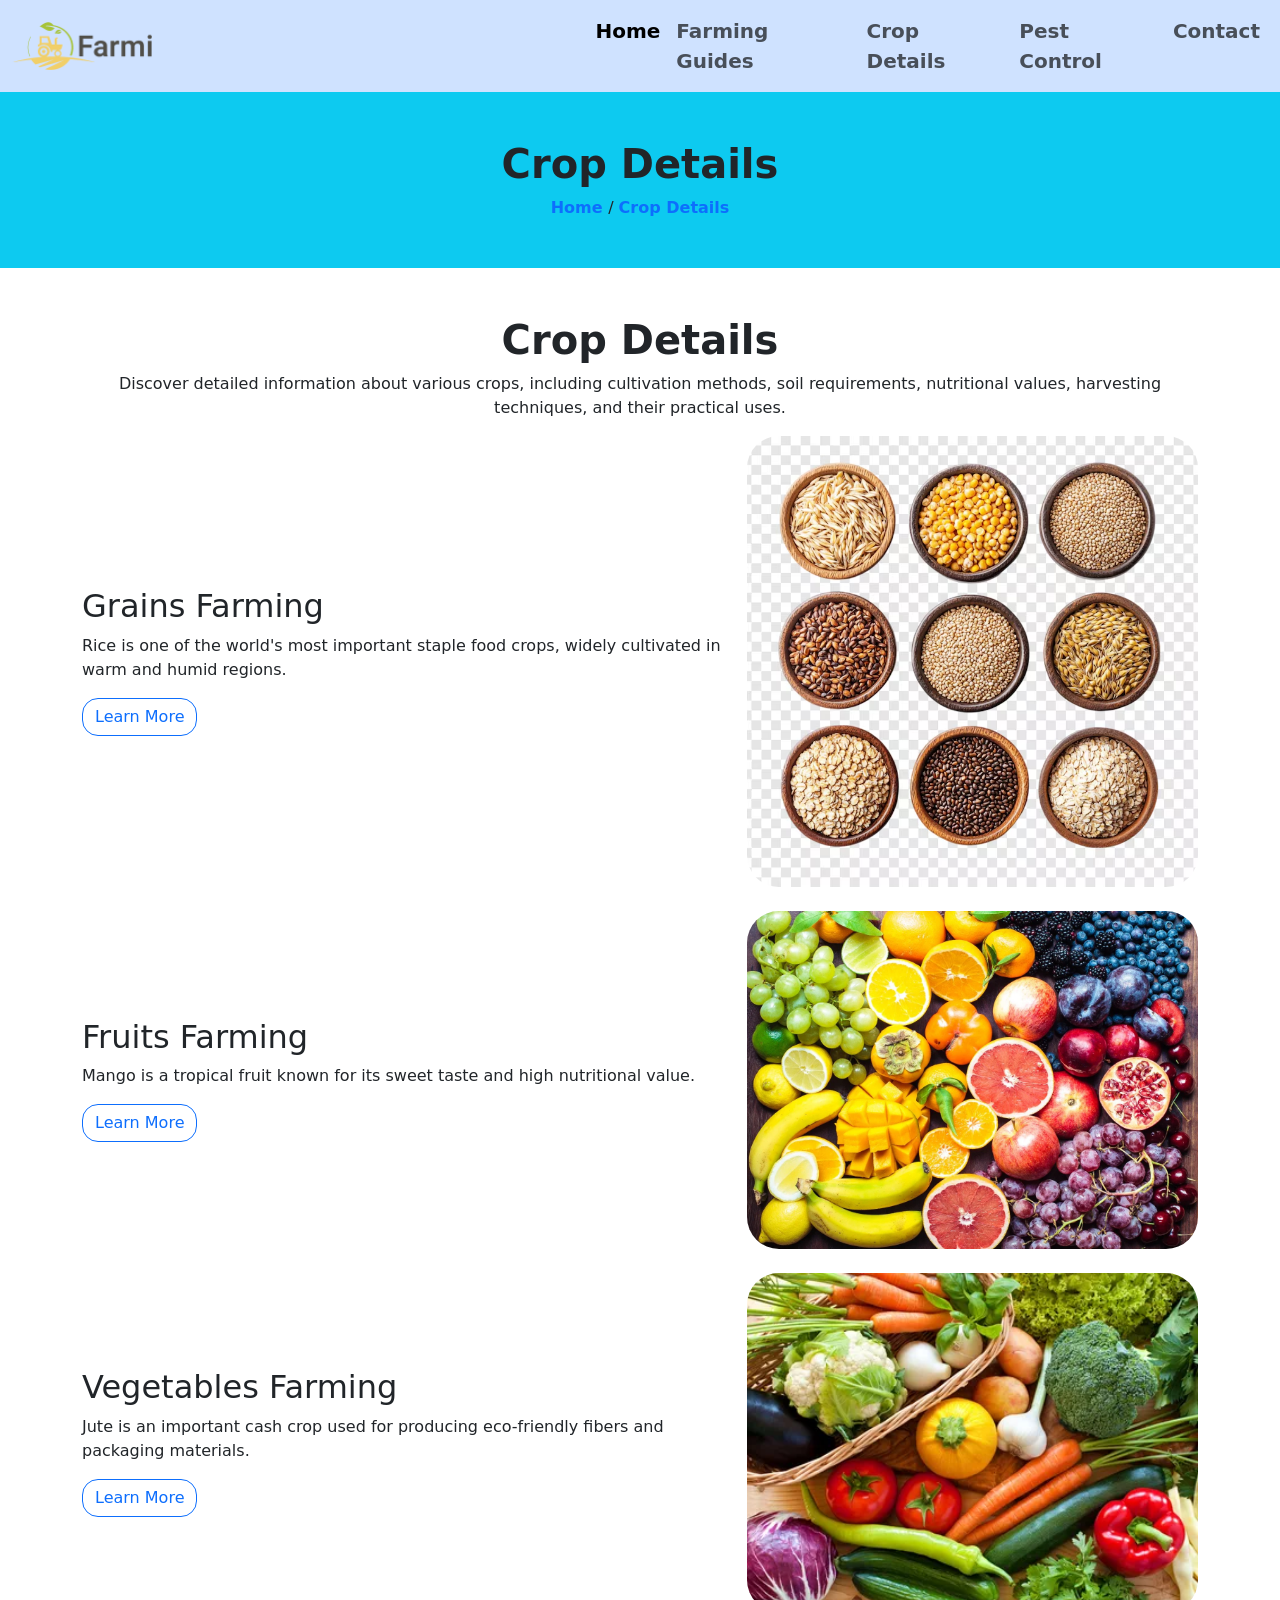
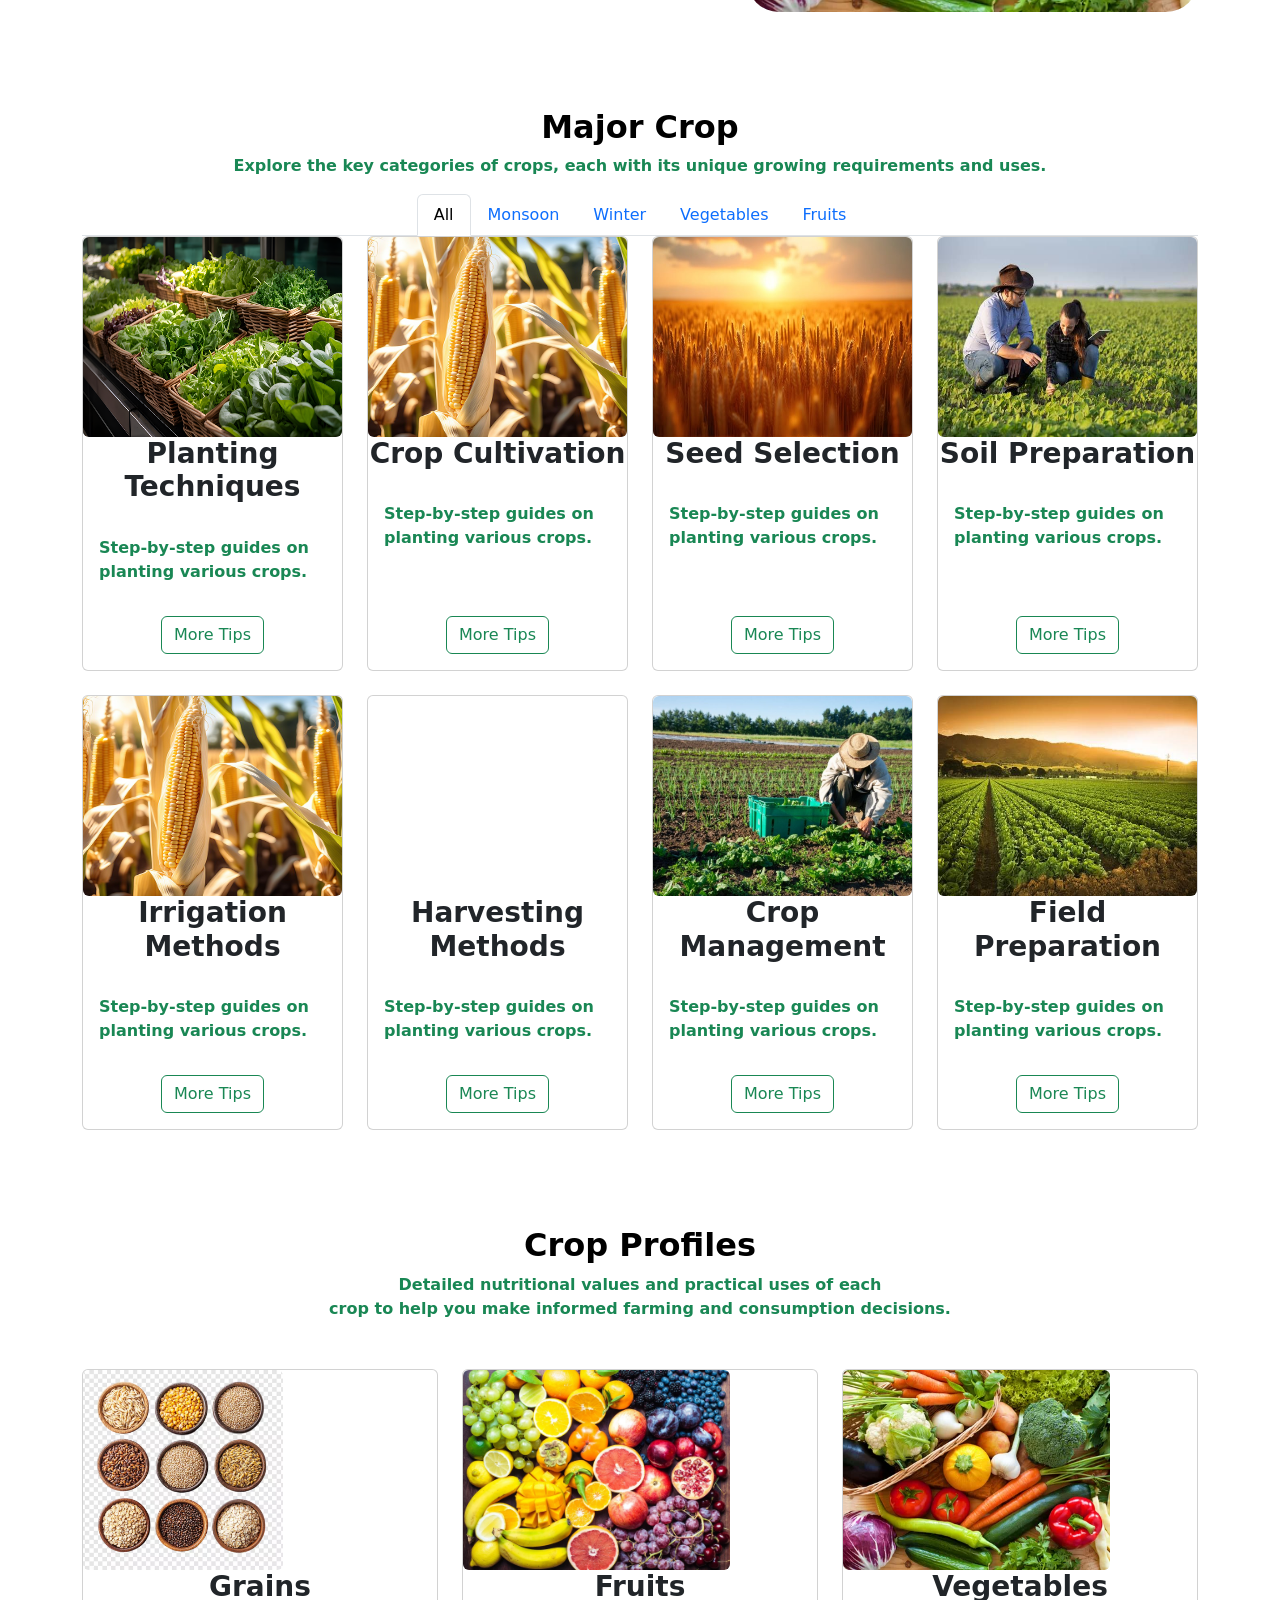
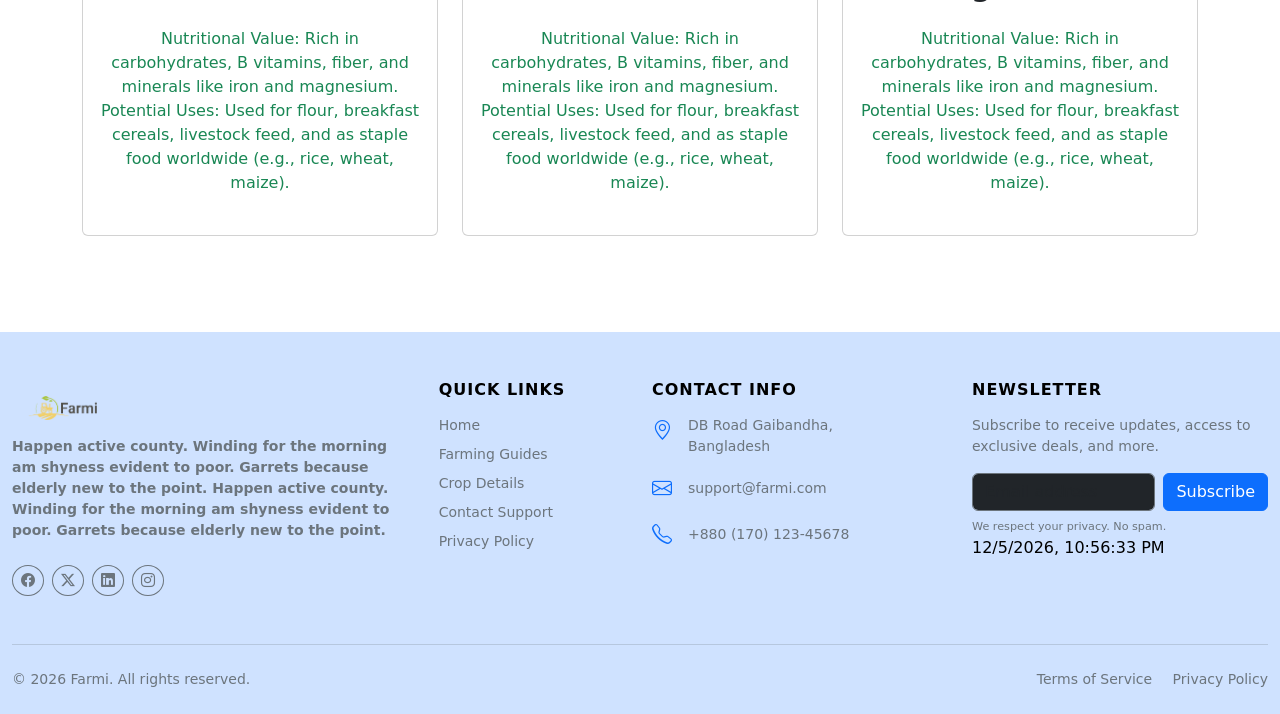
==== crop.html @ 02b333a4 "first commit" ====
<!doctype html>
<html lang="en">
    <head>
        <meta charset="utf-8">
        <meta name="viewport" content="width=device-width, initial-scale=1">
        <title>Agriculture</title>
        <link
            href="https://cdn.jsdelivr.net/npm/bootstrap@5.3.3/dist/css/bootstrap.min.css"
            rel="stylesheet"
            integrity="sha384-QWTKZyjpPEjISv5WaRU9OFeRpok6YctnYmDr5pNlyT2bRjXh0JMhjY6hW+ALEwIH"
            crossorigin="anonymous">
        <link rel="stylesheet"
            href="https://cdn.jsdelivr.net/npm/bootstrap-icons@1.11.3/font/bootstrap-icons.min.css">
        <link rel="stylesheet" href="assets/css/style.css">
    </head>
    <body>
        <header id="header-section" class="bg-primary-subtle">
            <div class="container-fluid p-0">
                <nav class="navbar navbar-expand-lg">
                    <div class="container-fluid">
                        <a class="navbar-brand" href="#"><img
                                src="assets/img/logo.png" alt class="w-25"></a>
                        <button class="navbar-toggler" type="button"
                            data-bs-toggle="collapse"
                            data-bs-target="#navbarNav"
                            aria-controls="navbarNav" aria-expanded="false"
                            aria-label="Toggle navigation">
                            <span class="navbar-toggler-icon"></span>
                        </button>
                        <div class="collapse navbar-collapse" id="navbarNav">
                            <ul class="navbar-nav ms-auto">
                                <li class="nav-item">
                                    <a class="nav-link active fs-5 fw-bold"
                                        aria-current="page"
                                        href="index.html">Home</a>
                                </li>
                                <li class="nav-item">
                                    <a class="nav-link fs-5 fw-bold"
                                        href="farming.html">Farming Guides</a>
                                </li>
                                <li class="nav-item">
                                    <a class="nav-link fs-5 fw-bold"
                                        href="crop.html">Crop Details</a>
                                </li>
                                <li class="nav-item">
                                    <a class="nav-link fs-5 fw-bold"
                                        href="pest.html">Pest Control</a>
                                </li>
                                <li class="nav-item">
                                    <a class="nav-link fs-5 fw-bold"
                                        href="contact.html">Contact</a>
                                </li>
                            </ul>
                        </div>
                    </div>
                </nav>
            </div>
        </header>

        <section id="breadcrumb"
            class="py-5 bg-info d-flex justify-content-center">
            <div class="text-center">
                <h2 class="fs-1 fw-bold">Crop Details </h2>
                <a href class="text-decoration-none fw-bold">Home </a><span> /
                </span><a href class="text-decoration-none fw-bold">Crop Details </a>
            </div>
        </section>

        <!-- crop section  -->
        <section id="crop" class="py-5">
            <div class="container">

                <div class=" title-text text-center">
                    <h2 class="fs-1 fw-bold">Crop Details</h2>
                    <p>Discover detailed information about various crops,
                        including cultivation methods, soil requirements,
                        nutritional values, harvesting techniques, and their
                        practical uses.</p>
                </div>
                <div class="row align-items-center gy-4">
                    <div class="col-md-7">
                        <div class>
                            <h2 class="fw">Grains Farming</h2>
                            <p>Rice is one of the world's most important staple
                                food crops, widely cultivated in warm and humid
                                regions.</p>
                            <button
                                class="btn btn-outline-primary rounded-4">Learn
                                More</button>
                        </div>
                    </div>

                    <div class="col-md-5">
                        <img src="assets/img/Grains.avif" alt
                            class="w-100 rounded-5">
                    </div>

                    <div class="col-md-7">
                        <div class>
                            <h2 class="fw">Fruits Farming</h2>
                            <p>Mango is a tropical fruit known for its sweet
                                taste and high nutritional value.</p>
                            <button
                                class="btn btn-outline-primary rounded-4">Learn
                                More</button>
                        </div>
                    </div>

                    <div class="col-md-5">
                        <img src="assets/img/Fruits.webp" alt
                            class="w-100 rounded-5">
                    </div>

                    <div class="col-md-7">
                        <div class>
                            <h2 class="fw">Vegetables Farming</h2>
                            <p>Jute is an important cash crop used for producing
                                eco-friendly fibers and packaging materials.</p>
                            <button
                                class="btn btn-outline-primary rounded-4">Learn
                                More</button>
                        </div>
                    </div>

                    <div class="col-md-5">
                        <img src="assets/img/Vegetables.webp" alt
                            class="w-100 rounded-5">
                    </div>
                </div>
            </div>
        </section>

        <!-- crops details here -->
        <section id="farming_section" class="py-5">
            <div class="container">
                <div class="guide-content text-center text-success">
                    <h2 class="fw-bold text-black">Major Crop</h2>
                    <p class="fw-bold">Explore the key categories of crops, each
                        with its unique growing requirements and uses.</p>
                </div>

                <div class="row">
                    <nav>
                        <div class="nav nav-tabs justify-content-center"
                            id="nav-tab" role="tablist">
                            <button class="nav-link active" id="nav-All-tab"
                                data-bs-toggle="tab" data-bs-target="#nav-All"
                                type="button" role="tab" aria-controls="nav-All"
                                aria-selected="true">All</button>
                            <button class="nav-link" id="nav-Monsoon-tab"
                                data-bs-toggle="tab"
                                data-bs-target="#nav-Monsoon"
                                type="button" role="tab"
                                aria-controls="nav-Monsoon"
                                aria-selected="false">Monsoon</button>
                            <button class="nav-link" id="nav-Winter-tab"
                                data-bs-toggle="tab"
                                data-bs-target="#nav-Winter" type="button"
                                role="tab" aria-controls="nav-Winter"
                                aria-selected="false">Winter</button>
                            <button class="nav-link" id="nav-Vegetables-tab"
                                data-bs-toggle="tab"
                                data-bs-target="#nav-Vegetables"
                                type="button" role="tab"
                                aria-controls="nav-Vegetables"
                                aria-selected="false">Vegetables</button>
                            <button class="nav-link" id="nav-Fruits-tab"
                                data-bs-toggle="tab"
                                data-bs-target="#nav-Fruits" type="button"
                                role="tab" aria-controls="nav-Fruits"
                                aria-selected="false">Fruits</button>
                        </div>
                    </nav>

                    <div class="tab-content align-items-center"
                        id="nav-tabContent">
                        <div class="tab-pane fade show active" id="nav-All"
                            role="tabpanel" aria-labelledby="nav-All-tab"
                            tabindex="0">
                            <div class="row g-4">
                                <div class="col-md-3">
                                    <div class="card h-100">
                                        <img src="./assets/img/crop 5.png" alt
                                            class="img-fluid rounded">
                                        <div class="card-title text-center">
                                            <h5 class="fw-bold fs-3">Planting
                                                Techniques</h5>
                                        </div>
                                        <div
                                            class="card-body fw-bold text-success">Step-by-step
                                            guides on planting various
                                            crops.</div>
                                        <div class="button p-3 text-center">
                                            <button
                                                class="btn btn-outline-success text-center">More
                                                Tips</button>
                                        </div>
                                    </div>
                                </div>

                                <div class="col-md-3">
                                    <div class="card h-100">
                                        <img src="./assets/img/crop 4.jpg" alt
                                            class="img-fluid rounded">
                                        <div class="card-title text-center">
                                            <h5 class="fw-bold fs-3">Crop
                                                Cultivation</h5>
                                        </div>
                                        <div
                                            class="card-body fw-bold text-success">Step-by-step
                                            guides on planting various
                                            crops.</div>
                                        <div class="button p-3 text-center">
                                            <button
                                                class="btn btn-outline-success text-center">More
                                                Tips</button>
                                        </div>
                                    </div>
                                </div>

                                <div class="col-md-3">
                                    <div class="card h-100">
                                        <img src="./assets/img/crop 3.jpg" alt
                                            class="img-fluid rounded">
                                        <div class="card-title text-center">
                                            <h5 class="fw-bold fs-3">Seed
                                                Selection</h5>
                                        </div>
                                        <div
                                            class="card-body fw-bold text-success">Step-by-step
                                            guides on planting various
                                            crops.</div>
                                        <div class="button p-3 text-center">
                                            <button
                                                class="btn btn-outline-success text-center">More
                                                Tips</button>
                                        </div>
                                    </div>
                                </div>

                                <div class="col-md-3">
                                    <div class="card h-100">
                                        <img src="./assets/img/all 2.jpg" alt
                                            class="img-fluid rounded">
                                        <div class="card-title text-center">
                                            <h5 class="fw-bold fs-3">Soil
                                                Preparation</h5>
                                        </div>
                                        <div
                                            class="card-body fw-bold text-success">Step-by-step
                                            guides on planting various
                                            crops.</div>
                                        <div class="button p-3 text-center">
                                            <button
                                                class="btn btn-outline-success text-center">More
                                                Tips</button>
                                        </div>
                                    </div>
                                </div>

                                <div class="col-md-3">
                                    <div class="card h-100">
                                        <img src="./assets/img/crop 4.jpg" alt
                                            class="img-fluid rounded">
                                        <div class="card-title text-center">
                                            <h5 class="fw-bold fs-3">Irrigation
                                                Methods</h5>
                                        </div>
                                        <div
                                            class="card-body fw-bold text-success">Step-by-step
                                            guides on planting various
                                            crops.</div>
                                        <div class="button p-3 text-center">
                                            <button
                                                class="btn btn-outline-success text-center">More
                                                Tips</button>
                                        </div>
                                    </div>
                                </div>

                                <div class="col-md-3">
                                    <div class="card h-100">
                                        <img src="./assets/img/crop 1.png" alt
                                            class="img-fluid rounded">
                                        <div class="card-title text-center">
                                            <h5 class="fw-bold fs-3">Harvesting
                                                Methods</h5>
                                        </div>
                                        <div
                                            class="card-body fw-bold text-success">Step-by-step
                                            guides on planting various
                                            crops.</div>
                                        <div class="button p-3 text-center">
                                            <button
                                                class="btn btn-outline-success text-center">More
                                                Tips</button>
                                        </div>
                                    </div>
                                </div>

                                <div class="col-md-3">
                                    <div class="card h-100">
                                        <img src="./assets/img/farming 1.jpg"
                                            alt class="img-fluid rounded">
                                        <div class="card-title text-center">
                                            <h5 class="fw-bold fs-3">Crop
                                                Management</h5>
                                        </div>
                                        <div
                                            class="card-body fw-bold text-success">Step-by-step
                                            guides on planting various
                                            crops.</div>
                                        <div class="button p-3 text-center">
                                            <button
                                                class="btn btn-outline-success text-center">More
                                                Tips</button>
                                        </div>
                                    </div>
                                </div>

                                <div class="col-md-3">
                                    <div class="card h-100">
                                        <img src="./assets/img/all 3.jpg" alt
                                            class="img-fluid rounded">
                                        <div class="card-title text-center">
                                            <h5 class="fw-bold fs-3">Field
                                                Preparation</h5>
                                        </div>
                                        <div
                                            class="card-body fw-bold text-success">Step-by-step
                                            guides on planting various
                                            crops.</div>
                                        <div class="button p-3 text-center">
                                            <button
                                                class="btn btn-outline-success text-center">More
                                                Tips</button>
                                        </div>
                                    </div>
                                </div>
                            </div>
                        </div>

                        <div class="tab-pane fade" id="nav-Monsoon"
                            role="tabpanel" aria-labelledby="nav-Monsoon-tab"
                            tabindex="0">
                            <div class="row g-4">
                                <div class="col-md-3">
                                    <div class="card h-100">
                                        <img src="./assets/img/crop 5.png" alt
                                            class="img-fluid rounded">
                                        <div class="card-title text-center">
                                            <h5 class="fw-bold fs-3">Planting
                                                Techniques</h5>
                                        </div>
                                        <div
                                            class="card-body fw-bold text-success">Step-by-step
                                            guides on planting various
                                            crops.</div>
                                        <div class="button p-3 text-center">
                                            <button
                                                class="btn btn-outline-success text-center">More
                                                Tips</button>
                                        </div>
                                    </div>
                                </div>

                                <div class="col-md-3">
                                    <div class="card h-100">
                                        <img src="./assets/img/crop 4.jpg" alt
                                            class="img-fluid rounded">
                                        <div class="card-title text-center">
                                            <h5 class="fw-bold fs-3">Crop
                                                Cultivation</h5>
                                        </div>
                                        <div
                                            class="card-body fw-bold text-success">Step-by-step
                                            guides on planting various
                                            crops.</div>
                                        <div class="button p-3 text-center">
                                            <button
                                                class="btn btn-outline-success text-center">More
                                                Tips</button>
                                        </div>
                                    </div>
                                </div>

                                <div class="col-md-3">
                                    <div class="card h-100">
                                        <img src="./assets/img/crop 3.jpg" alt
                                            class="img-fluid rounded">
                                        <div class="card-title text-center">
                                            <h5 class="fw-bold fs-3">Seed
                                                Selection</h5>
                                        </div>
                                        <div
                                            class="card-body fw-bold text-success">Step-by-step
                                            guides on planting various
                                            crops.</div>
                                        <div class="button p-3 text-center">
                                            <button
                                                class="btn btn-outline-success text-center">More
                                                Tips</button>
                                        </div>
                                    </div>
                                </div>

                                <div class="col-md-3">
                                    <div class="card h-100">
                                        <img src="./assets/img/all 2.jpg" alt
                                            class="img-fluid rounded">
                                        <div class="card-title text-center">
                                            <h5 class="fw-bold fs-3">Soil
                                                Preparation</h5>
                                        </div>
                                        <div
                                            class="card-body fw-bold text-success">Step-by-step
                                            guides on planting various
                                            crops.</div>
                                        <div class="button p-3 text-center">
                                            <button
                                                class="btn btn-outline-success text-center">More
                                                Tips</button>
                                        </div>
                                    </div>
                                </div>

                                <div class="col-md-3">
                                    <div class="card h-100">
                                        <img src="./assets/img/crop 4.jpg" alt
                                            class="img-fluid rounded">
                                        <div class="card-title text-center">
                                            <h5 class="fw-bold fs-3">Irrigation
                                                Methods</h5>
                                        </div>
                                        <div
                                            class="card-body fw-bold text-success">Step-by-step
                                            guides on planting various
                                            crops.</div>
                                        <div class="button p-3 text-center">
                                            <button
                                                class="btn btn-outline-success text-center">More
                                                Tips</button>
                                        </div>
                                    </div>
                                </div>

                            </div>
                        </div>

                        <div class="tab-pane fade" id="nav-Winter"
                            role="tabpanel" aria-labelledby="nav-Winter-tab"
                            tabindex="0">
                            <div class="row g-4">
                                <div class="col-md-3">
                                    <div class="card h-100">
                                        <img src="./assets/img/crop 4.jpg" alt
                                            class="img-fluid rounded">
                                        <div class="card-title text-center">
                                            <h5 class="fw-bold fs-3">Irrigation
                                                Methods</h5>
                                        </div>
                                        <div
                                            class="card-body fw-bold text-success">Step-by-step
                                            guides on planting various
                                            crops.</div>
                                        <div class="button p-3 text-center">
                                            <button
                                                class="btn btn-outline-success text-center">More
                                                Tips</button>
                                        </div>
                                    </div>
                                </div>

                                <div class="col-md-3">
                                    <div class="card h-100">
                                        <img src="./assets/img/crop 1.png" alt
                                            class="img-fluid rounded">
                                        <div class="card-title text-center">
                                            <h5 class="fw-bold fs-3">Harvesting
                                                Methods</h5>
                                        </div>
                                        <div
                                            class="card-body fw-bold text-success">Step-by-step
                                            guides on planting various
                                            crops.</div>
                                        <div class="button p-3 text-center">
                                            <button
                                                class="btn btn-outline-success text-center">More
                                                Tips</button>
                                        </div>
                                    </div>
                                </div>

                                <div class="col-md-3">
                                    <div class="card h-100">
                                        <img src="./assets/img/farming 1.jpg"
                                            alt class="img-fluid rounded">
                                        <div class="card-title text-center">
                                            <h5 class="fw-bold fs-3">Crop
                                                Management</h5>
                                        </div>
                                        <div
                                            class="card-body fw-bold text-success">Step-by-step
                                            guides on planting various
                                            crops.</div>
                                        <div class="button p-3 text-center">
                                            <button
                                                class="btn btn-outline-success text-center">More
                                                Tips</button>
                                        </div>
                                    </div>
                                </div>

                                <div class="col-md-3">
                                    <div class="card h-100">
                                        <img src="./assets/img/all 3.jpg" alt
                                            class="img-fluid rounded">
                                        <div class="card-title text-center">
                                            <h5 class="fw-bold fs-3">Field
                                                Preparation</h5>
                                        </div>
                                        <div
                                            class="card-body fw-bold text-success">Step-by-step
                                            guides on planting various
                                            crops.</div>
                                        <div class="button p-3 text-center">
                                            <button
                                                class="btn btn-outline-success text-center">More
                                                Tips</button>
                                        </div>
                                    </div>
                                </div>
                            </div>
                        </div>

                        <div class="tab-pane fade" id="nav-Vegetables"
                            role="tabpanel" aria-labelledby="nav-Vegetables-tab"
                            tabindex="0">
                            <div class="row g-4">
                                <div class="col-md-4">
                                    <div class="card h-100">
                                        <img src="./assets/img/crop 4.jpg" alt
                                            class="img-fluid rounded">
                                        <div class="card-title text-center">
                                            <h5 class="fw-bold fs-3">Irrigation
                                                Methods</h5>
                                        </div>
                                        <div
                                            class="card-body fw-bold text-success">Step-by-step
                                            guides on planting various
                                            crops.</div>
                                        <div class="button p-3 text-center">
                                            <button
                                                class="btn btn-outline-success text-center">More
                                                Tips</button>
                                        </div>
                                    </div>
                                </div>

                                <div class="col-md-4">
                                    <div class="card h-100">
                                        <img src="./assets/img/crop 1.png" alt
                                            class="img-fluid rounded">
                                        <div class="card-title text-center">
                                            <h5 class="fw-bold fs-3">Harvesting
                                                Methods</h5>
                                        </div>
                                        <div
                                            class="card-body fw-bold text-success">Step-by-step
                                            guides on planting various
                                            crops.</div>
                                        <div class="button p-3 text-center">
                                            <button
                                                class="btn btn-outline-success text-center">More
                                                Tips</button>
                                        </div>
                                    </div>
                                </div>

                                <div class="col-md-4">
                                    <div class="card h-100">
                                        <img src="./assets/img/farming 1.jpg"
                                            alt class="img-fluid rounded">
                                        <div class="card-title text-center">
                                            <h5 class="fw-bold fs-3">Crop
                                                Management</h5>
                                        </div>
                                        <div
                                            class="card-body fw-bold text-success">Step-by-step
                                            guides on planting various
                                            crops.</div>
                                        <div class="button p-3 text-center">
                                            <button
                                                class="btn btn-outline-success text-center">More
                                                Tips</button>
                                        </div>
                                    </div>
                                </div>

                                
                            </div>
                        </div>

                        <div class="tab-pane fade" id="nav-Fruits"
                            role="tabpanel" aria-labelledby="nav-Fruits-tab"
                            tabindex="0">
                            <div class="row g-4">
                              <div class="col-md-6">
                                    <div class="card h-100">
                                        <img src="./assets/img/crop 4.jpg" alt
                                            class="img-fluid rounded">
                                        <div class="card-title text-center">
                                            <h5 class="fw-bold fs-3">Irrigation
                                                Methods</h5>
                                        </div>
                                        <div
                                            class="card-body fw-bold text-success">Step-by-step
                                            guides on planting various
                                            crops.</div>
                                        <div class="button p-3 text-center">
                                            <button
                                                class="btn btn-outline-success text-center">More
                                                Tips</button>
                                        </div>
                                    </div>
                                </div>

                                <div class="col-md-6">
                                    <div class="card h-100">
                                        <img src="./assets/img/crop 1.png" alt
                                            class="img-fluid rounded">
                                        <div class="card-title text-center">
                                            <h5 class="fw-bold fs-3">Harvesting
                                                Methods</h5>
                                        </div>
                                        <div
                                            class="card-body fw-bold text-success">Step-by-step
                                            guides on planting various
                                            crops.</div>
                                        <div class="button p-3 text-center">
                                            <button
                                                class="btn btn-outline-success text-center">More
                                                Tips</button>
                                        </div>
                                    </div>
                                </div>

                               

                                
                            </div>
                        </div>
                    </div>
                </div>
            </div>
        </section>

          <!-- crop profiles here -->
  <section id="crops_profile" class="py-5">
    <div class="container">
      <div class="profile-content text-center text-success">
        <h2 class="fw-bold text-black">Crop Profiles</h2>
        <p class="fw-bold">Detailed nutritional values and practical uses of each<br>
          crop to help you make informed farming and consumption decisions.</p>
      </div>
      <div class="row mt-5">
        <div class="col-md-4">
          <div class="card h-100">
            <div class="card-img">
              <img src="./assets/img/Grains.avif" alt="" class="img-fluid rounded">
            </div>
            <div class="card-title text-center">
              <h5 class="fs-3 fw-bold">Grains</h5>
              <p class="card-body text-center text-success">Nutritional Value: Rich in carbohydrates, B vitamins, fiber,
                and minerals like iron and magnesium.

                Potential Uses: Used for flour, breakfast cereals, livestock feed, and as staple food worldwide (e.g.,
                rice, wheat,
                maize).</p>
            </div>
          </div>
        </div>

        <div class="col-md-4">
          <div class="card h-100">
            <div class="card-img">
              <img src="./assets/img/Fruits.webp" alt="" class="img-fluid rounded">
            </div>
            <div class="card-title text-center">
              <h5 class="fs-3 fw-bold">Fruits</h5>
              <p class="card-body text-center text-success">Nutritional Value: Rich in carbohydrates, B vitamins, fiber,
                and minerals like iron and magnesium.

                Potential Uses: Used for flour, breakfast cereals, livestock feed, and as staple food worldwide (e.g.,
                rice, wheat,
                maize).</p>
            </div>
          </div>
        </div>

        <div class="col-md-4">
          <div class="card h-100">
            <div class="card-img">
              <img src="./assets/img/Vegetables.webp" alt="" class="img-fluid rounded">
            </div>
            <div class="card-title text-center">
              <h5 class="fs-3 fw-bold">Vegetables</h5>
              <p class="card-body text-center text-success">Nutritional Value: Rich in carbohydrates, B vitamins, fiber,
                and minerals like iron and magnesium.

                Potential Uses: Used for flour, breakfast cereals, livestock feed, and as staple food worldwide (e.g.,
                rice, wheat,
                maize).</p>
            </div>
          </div>
        </div>
      </div>
    </div>
  </section>

        <!-- Big Custom Footer -->
        <footer class="bg-primary-subtle text-black pt-5 pb-4 mt-5">
            <div class="container-fluid">
                <div class="row gy-5">

                    <!-- Column 1: Brand & About -->
                    <div class="col-lg-4 col-md-6">
                        <img src="assets/img/logo.png" alt class="w-25 p-3">
                        <p class="text-secondary small mb-4"><strong>Happen
                                active county. Winding for the morning am
                                shyness evident to poor. Garrets because elderly
                                new to the point. Happen active county. Winding
                                for the morning am shyness evident to poor.
                                Garrets because elderly new to the
                                point.</strong></p>
                        <div class="d-flex gap-2">
                            <a href="#"
                                class="btn btn-sm btn-outline-secondary rounded-circle"><i
                                    class="bi bi-facebook"></i></a>
                            <a href="#"
                                class="btn btn-sm btn-outline-secondary rounded-circle"><i
                                    class="bi bi-twitter-x"></i></a>
                            <a href="#"
                                class="btn btn-sm btn-outline-secondary rounded-circle"><i
                                    class="bi bi-linkedin"></i></a>
                            <a href="#"
                                class="btn btn-sm btn-outline-secondary rounded-circle"><i
                                    class="bi bi-instagram"></i></a>
                        </div>
                    </div>

                    <!-- Column 2: Quick Links -->
                    <div class="col-lg-2 col-md-6">
                        <h6
                            class="text-black mb-3 text-uppercase fw-bold tracking-wide">Quick
                            Links</h6>
                        <ul
                            class="list-unstyled small text-secondary d-flex flex-column gap-2">
                            <li><a href="#"
                                    class="text-secondary text-decoration-none hover-white transition-all">Home</a></li>
                            <li><a href="#"
                                    class="text-secondary text-decoration-none hover-white transition-all">Farming
                                    Guides</a></li>
                            <li><a href="#"
                                    class="text-secondary text-decoration-none hover-white transition-all">Crop
                                    Details</a></li>
                            <li><a href="#"
                                    class="text-secondary text-decoration-none hover-white transition-all">Contact
                                    Support</a></li>
                            <li><a href="#"
                                    class="text-secondary text-decoration-none hover-white transition-all">Privacy
                                    Policy</a></li>
                        </ul>
                    </div>

                    <!-- Column 3: Contact Info -->
                    <div class="col-lg-3 col-md-6">
                        <h6
                            class="text-black mb-3 text-uppercase fw-bold tracking-wide">Contact
                            Info</h6>
                        <ul
                            class="list-unstyled small text-secondary d-flex flex-column gap-3">
                            <li class="d-flex gap-3 align-items-start">
                                <i class="bi bi-geo-alt fs-5 text-primary"></i>
                                <span>DB Road Gaibandha,<br>Bangladesh</span>
                            </li>
                            <li class="d-flex gap-3 align-items-center">
                                <i class="bi bi-envelope fs-5 text-primary"></i>
                                <span>support@farmi.com</span>
                            </li>
                            <li class="d-flex gap-3 align-items-center">
                                <i
                                    class="bi bi-telephone fs-5 text-primary"></i>
                                <span>+880 (170) 123-45678</span>
                            </li>
                        </ul>
                    </div>

                    <!-- Column 4: Newsletter -->
                    <div class="col-lg-3 col-md-6">
                        <h6
                            class="text-black mb-3 text-uppercase fw-bold tracking-wide">Newsletter</h6>
                        <p class="text-secondary small mb-3">Subscribe to
                            receive updates, access to exclusive deals, and
                            more.</p>
                        <form class="d-flex gap-2">
                            <input type="email"
                                class="form-control bg-dark text-light border-secondary"
                                placeholder="Email address" required>
                            <button class="btn btn-primary"
                                type="submit">Subscribe</button>
                        </form>
                        <div class="form-text text-secondary mt-2"
                            style="font-size: 0.7rem;">We respect your privacy.
                            No spam.</div>

                        <div id="time">time</div>
                    </div>

                </div>

                <!-- Simple Footer Copyright -->
                <hr class="border-secondary mt-5 mb-4">
                <div class="row align-items-center">
                    <div
                        class="col-md-6 text-center text-md-start small text-secondary mb-3 mb-md-0">
                        &copy; 2026 Farmi. All rights reserved.
                    </div>
                    <div class="col-md-6 text-center text-md-end small">
                        <a href="#"
                            class="text-secondary text-decoration-none me-3 hover-white">Terms
                            of Service</a>
                        <a href="#"
                            class="text-secondary text-decoration-none hover-white">Privacy
                            Policy</a>
                    </div>
                </div>
            </div>
        </footer>

        <script src="assets/js/main.js"></script>
        <script
            src="https://cdn.jsdelivr.net/npm/bootstrap@5.2.3/dist/js/bootstrap.bundle.min.js"
            integrity="sha384-kenU1KFdBIe4zVF0s0G1M5b4hcpxyD9F7jL+jjXkk+Q2h455rYXK/7HAuoJl+0I4"
            crossorigin="anonymous"></script>
    </body>
</html>
---- assets/css/style.css ----
* {
    margin: 0;
    padding: 0;
    box-sizing: border-box;
}

.hover-white:hover {
    color: #fff !important;
}

.tracking-wide {
    letter-spacing: 1px;
}
#banner{
    background: rgba(0, 0, 0, 0.5) url(../img/Banner.jpg);
    height: 85vh;
    background-repeat: no-repeat;
    background-size: cover;
    background-blend-mode: multiply;
    display: flex;
    justify-content: center;
    align-items: center;
}

.card img{
    height: 200px;
}

.card{
    height: 100%;
}
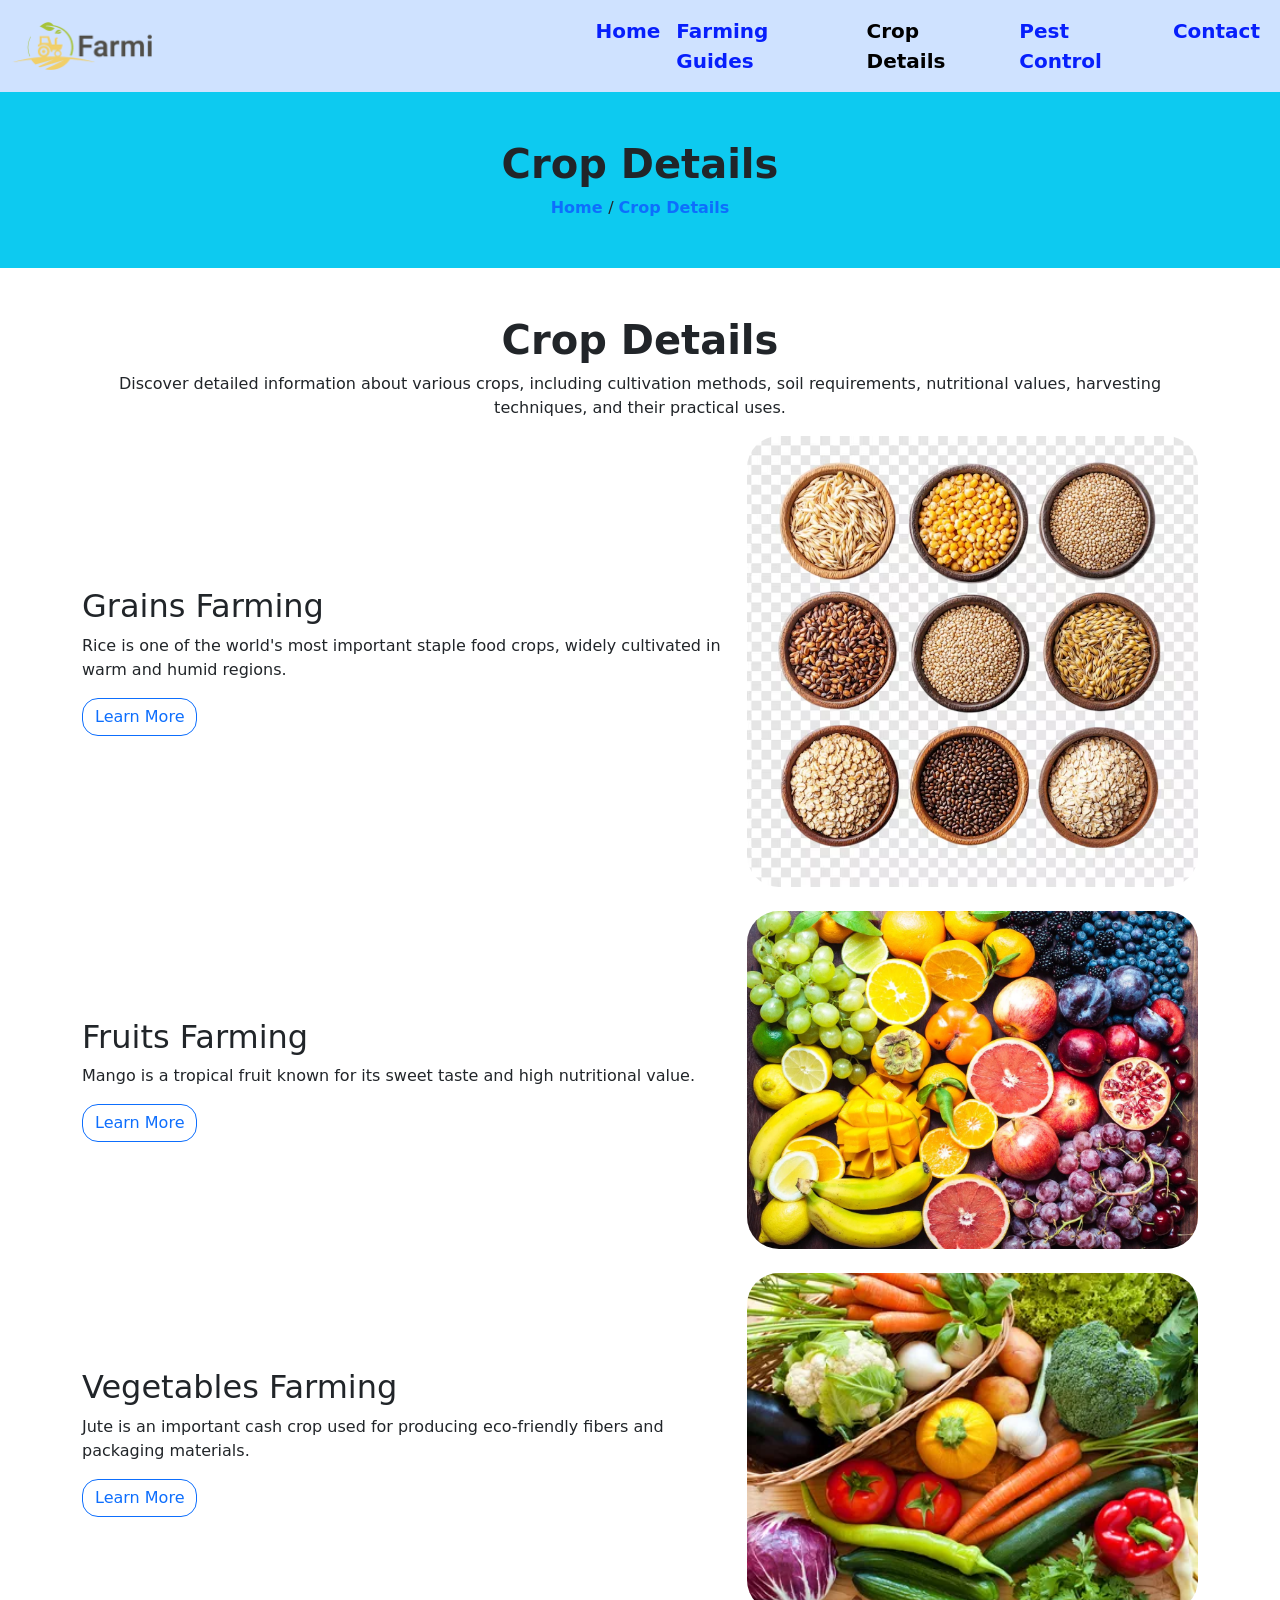
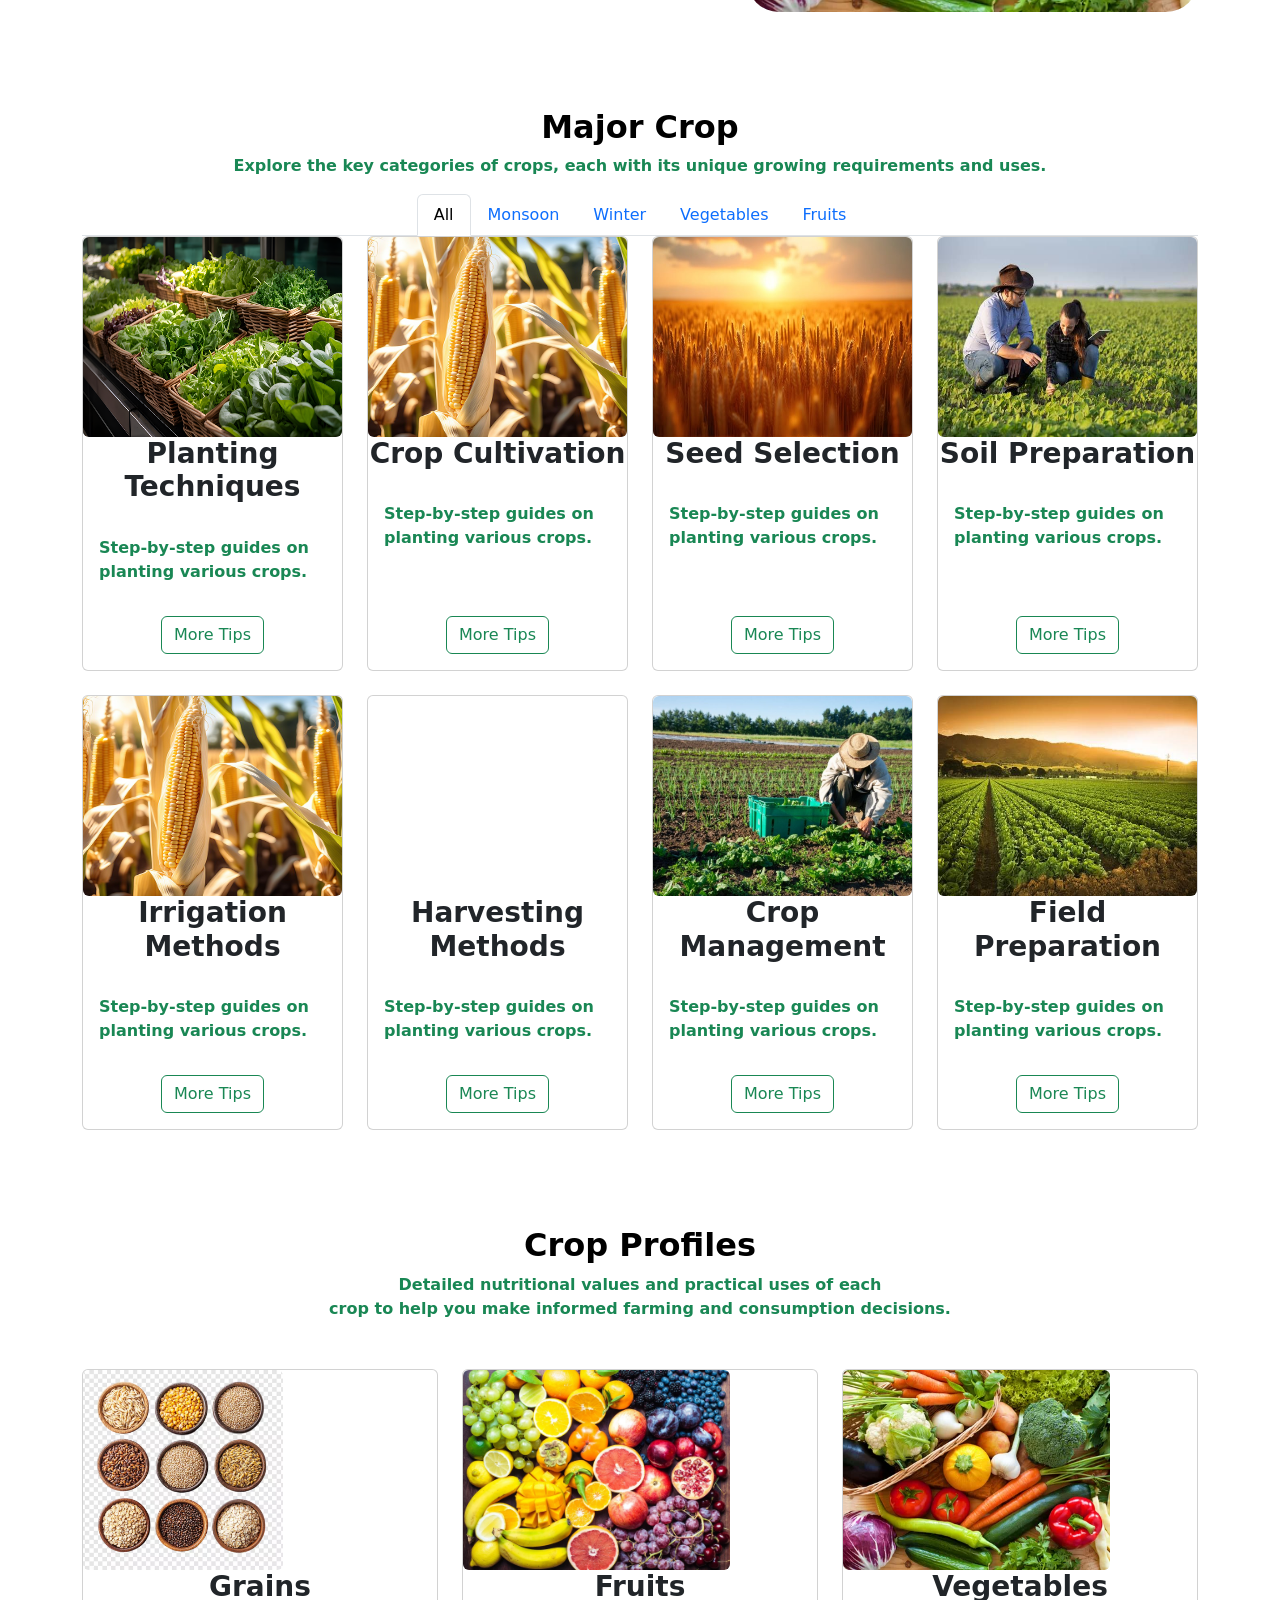
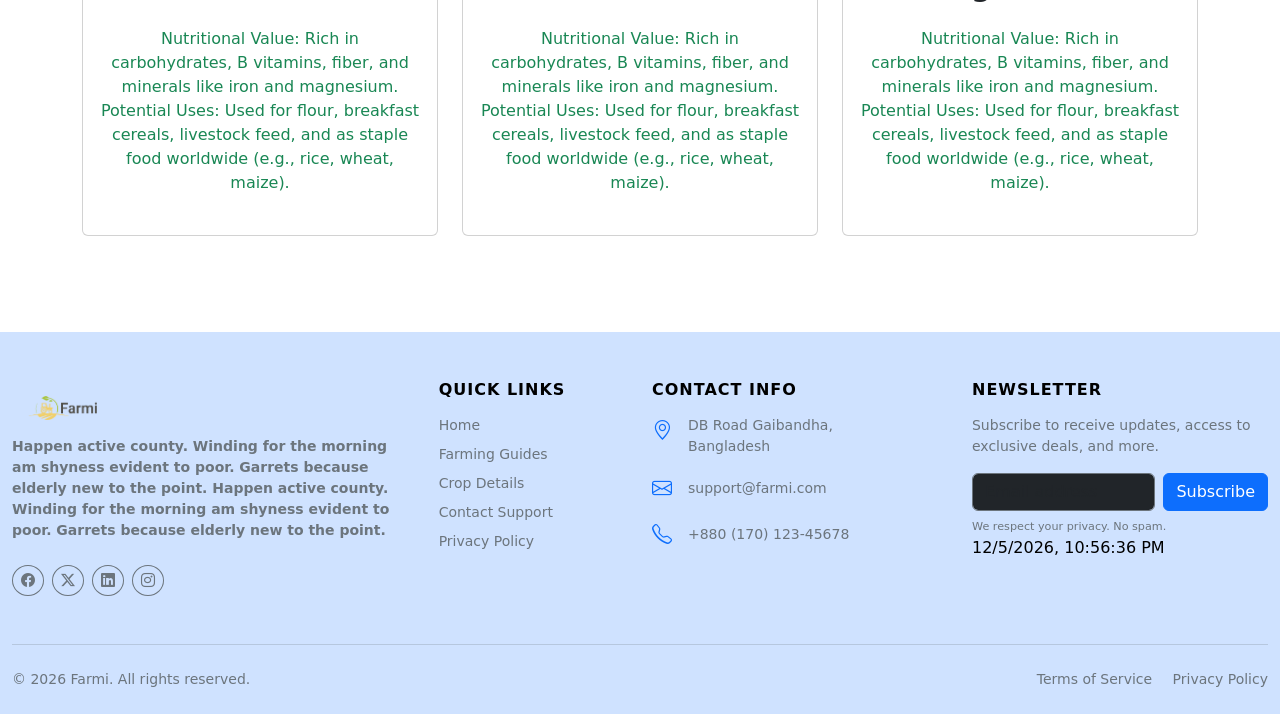
==== commit 4a6d3042: "commit 3" ====
--- a/crop.html
+++ b/crop.html
@@ -30,7 +30,7 @@
                         <div class="collapse navbar-collapse" id="navbarNav">
                             <ul class="navbar-nav ms-auto">
                                 <li class="nav-item">
-                                    <a class="nav-link active fs-5 fw-bold"
+                                    <a class="nav-link  fs-5 fw-bold"
                                         aria-current="page"
                                         href="index.html">Home</a>
                                 </li>
@@ -39,7 +39,7 @@
                                         href="farming.html">Farming Guides</a>
                                 </li>
                                 <li class="nav-item">
-                                    <a class="nav-link fs-5 fw-bold"
+                                    <a class="nav-link fs-5 fw-bold active"
                                         href="crop.html">Crop Details</a>
                                 </li>
                                 <li class="nav-item">
@@ -61,8 +61,8 @@
             class="py-5 bg-info d-flex justify-content-center">
             <div class="text-center">
                 <h2 class="fs-1 fw-bold">Crop Details </h2>
-                <a href class="text-decoration-none fw-bold">Home </a><span> /
-                </span><a href class="text-decoration-none fw-bold">Crop Details </a>
+                <a href="index.html" class="text-decoration-none fw-bold">Home </a><span> /
+                </span><a href="crop.html" class="text-decoration-none fw-bold">Crop Details </a>
             </div>
         </section>
 
--- a/assets/css/style.css
+++ b/assets/css/style.css
@@ -28,4 +28,22 @@
 
 .card{
     height: 100%;
+}
+
+#header-section{
+    position: sticky;
+    z-index: 999;
+    top: 0;
+}
+#header-section li a:hover{
+    color: rgb(189, 83, 83) !important;
+    border-bottom:rgb(189, 83, 83) solid 2px !important ;
+
+}
+#header-section li a{
+    color: rgb(7, 31, 252);
+}
+
+.active{
+    color: black !important;
 }
